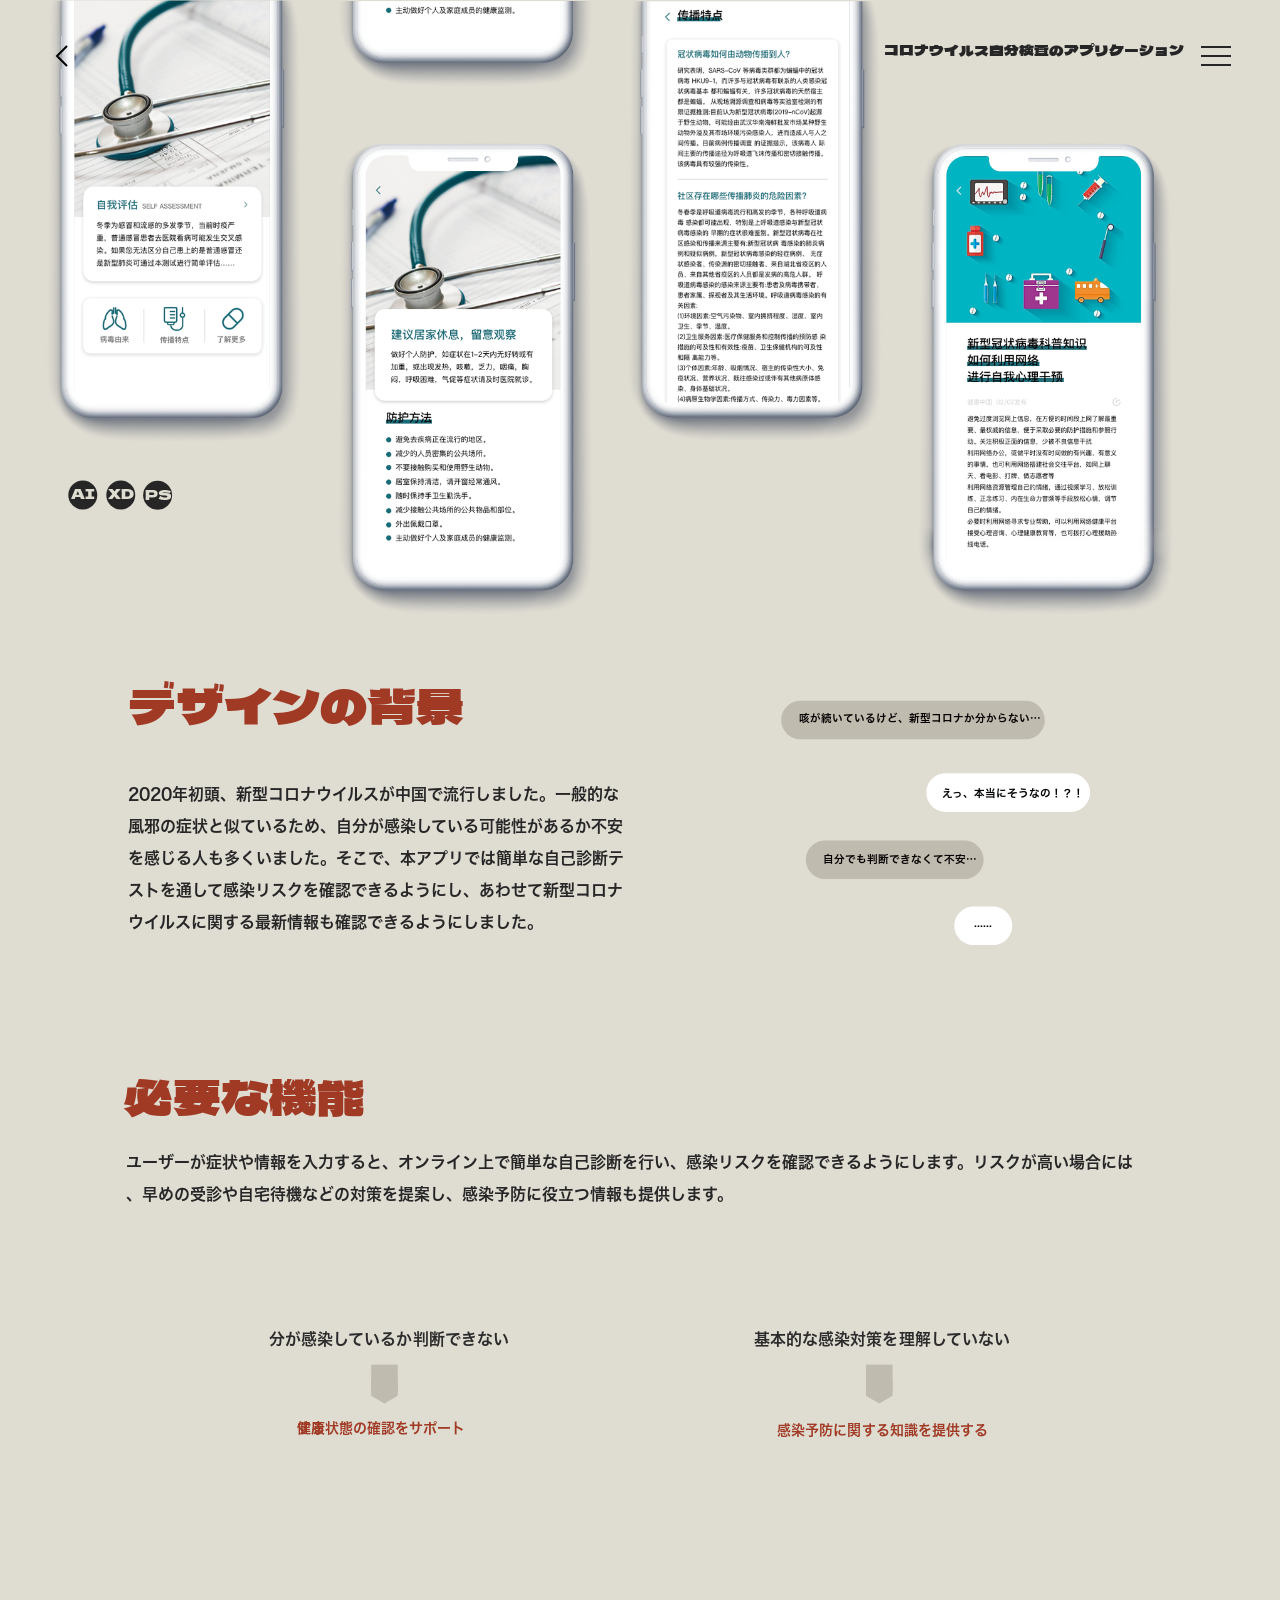
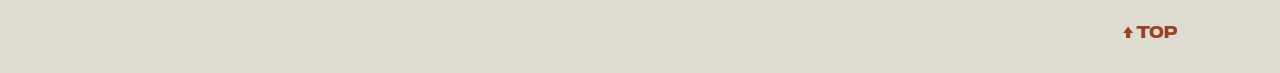
==== coronavirus.html @ bb8ac55b "Add files via upload" ====
<!doctype html><html lang="ja"><head><meta charset="UTF-8"><meta name="viewport" content="width=device-width,initial-scale=1"><meta name="theme-color" content="#dfdcd2"><title>コロナウイルス 自分検査のアプリケーション — SUNYIMIN</title><link rel="stylesheet" href="styles.css"><script src="script.js" defer></script></head><body class="corona-page"><h1 class="corona-page-label">コロナウイルス自分検査のアプリケーション</h1><a class="fan-back" href="contents.html" aria-label="目次に戻る"><svg viewBox="0 0 30 30" width="30" height="30" fill="none" aria-hidden="true"><path d="M18 5 8 15l10 10" stroke="currentColor" stroke-width="2" stroke-linecap="butt" stroke-linejoin="miter"/></svg></a>
<button class="menu-toggle" type="button" aria-label="メニュー" aria-expanded="false" aria-controls="site-menu"><span></span><span></span><span></span></button>
<div class="menu-backdrop" hidden></div>
<div id="site-menu" class="site-menu" role="dialog" aria-modal="true" aria-labelledby="menu-title" hidden>
  <header class="menu-header"><span id="menu-title">MENU</span><button class="menu-close" type="button" aria-label="メニューを閉じる">×</button></header>
  <nav class="menu-links" aria-label="Main navigation">
    <a href="index.html"><span class="menu-number">01</span><span class="menu-label">HOME</span></a>
    <a href="about.html"><span class="menu-number">02</span><span class="menu-label">ABOUT ME</span></a>
    <a href="contents.html"><span class="menu-number">03</span><span class="menu-label menu-portfolio">PORTFOLIO<br>CONTENTS</span></a>
  </nav>
</div>
<main class="corona-main" id="top"><section class="corona-board"><svg xmlns="http://www.w3.org/2000/svg" viewBox="-0.06 0.23 841.49 594.89" role="img" aria-labelledby="corona-board-4"><title id="corona-board-4">ユーザーインタフェース</title><style>
	.st0{fill:#DFDCD2;}
	.st1{fill:#C0BBAF;}
	.st2{fill:#FFFFFF;}
	.st3{fill:#262626;}
	.st4{font-family:Dela,sans-serif;}
	.st5{font-size:10.502px;}
	.st6{fill:#040000;}
	.st7{fill:#A7A7A7;}
	.st8{fill:#A03A24;}
	.st9{font-size:24.9101px;}
	.st10{font-size:9.7582px;}
	.st11{fill:#F4F3EE;}
	.st12{fill:#D59A04;}
	.st13{fill:#E7CC85;}
	.st14{fill:#ED7545;}
	.st15{fill:#E5AF43;}
	.st16{fill:#E6DFD4;}
	.st17{fill:#EA5625;}
	.st18{fill:#F08421;}
	.st19{fill:#F5C454;}
	.st20{fill:#798958;}
	.st21{fill:#A0A55A;}
	.st22{fill:#FDE8D1;}
	.st23{fill:#B94731;}
	.st24{fill:none;stroke:#9E9E9E;stroke-width:0.5;stroke-miterlimit:10;}
	.st25{fill:#9E9E9E;}
	.st26{fill:none;stroke:#9E9E9E;stroke-width:0.5;stroke-linecap:square;stroke-miterlimit:10;}
	.st27{fill:#DEDBD1;}
	.st28{fill:#DD660A;stroke:#D0D0D0;stroke-miterlimit:10;}
	.st29{fill:#B8B8B8;}
	.st30{fill:none;stroke:#B8B8B9;stroke-miterlimit:10;}
	.st31{fill:none;stroke:#B8B8B9;stroke-miterlimit:10;stroke-dasharray:6.0087,6.0087;}
	.st32{fill:#B8B8B9;}
	.st33{fill:#A13A24;}
	.st34{fill:none;}
	.st35{fill:none;stroke:#B8B8B9;stroke-width:0.5;stroke-miterlimit:10;stroke-dasharray:6;}
	.st36{fill:none;stroke:#4AA96D;stroke-miterlimit:10;}
	.st37{fill:none;stroke:#F3A30F;stroke-miterlimit:10;}
	.st38{fill:#F3A30F;}
	.st39{fill:#4AA96D;}
	.st40{fill:none;stroke:#565657;stroke-width:0.5;stroke-miterlimit:10;}
	.st41{fill:none;stroke:#6E6E6D;stroke-width:0.5;stroke-miterlimit:10;}
	.st42{fill:none;stroke:#CDCDCD;stroke-width:0.5;stroke-miterlimit:10;}
	.st43{fill:#FFFFFF;stroke:#CDCDCD;stroke-miterlimit:10;}
	.st44{fill:#F29100;}
	.st45{fill:#9C9C9C;}
	.st46{fill:none;stroke:#FFFFFF;stroke-width:0.75;stroke-miterlimit:10;}
	.st47{fill:none;stroke:#1A1B1B;stroke-width:0.75;stroke-miterlimit:10;}
</style><rect x="-0.06" y="0.23" class="st0" width="841.49" height="594.89" />
		<g>
			</g>
		
			<image style="overflow:visible;" width="833" height="1417" transform="matrix(0.2063 0 0 0.2063 28.6038 0.5548)" href="assets/corona-1.png">
		</image>
		
			<image style="overflow:visible;" width="831" height="1417" transform="matrix(0.2063 0 0 0.2063 410.0744 0.5546)" href="assets/corona-5.png">
		</image>
		<image style="overflow:visible;" width="833" height="285" transform="matrix(0.2063 0 0 0.2063 220.0612 0.5548)" href="assets/corona-6.png">
		</image>
		
			<image style="overflow:visible;" width="832" height="1553" transform="matrix(0.2064 0 0 0.2064 220.0612 85.7607)" href="assets/corona-7.png">
		</image>
		<image href="assets/corona-mental-health.png" width="833" height="1619" transform="matrix(0.20615222088835533 0 0 0.20615222088835533 601.5318 85.7607)" aria-label="ネットワークを利用したセルフ心理ケアの画面" /><g transform="translate(-574.5 -190)" aria-label="制作ツール：AI、XD、PS"><circle class="st3" cx="628.87" cy="515.68" r="9.51" />
		<text transform="matrix(1 0 0 1 621.0482 518.5685)" class="st0 st4 st10">AI</text>
		<circle class="st3" cx="653.84" cy="515.68" r="9.51" />
		<text transform="matrix(1 0 0 1 645.5569 518.5685)" class="st0 st4 st10">XD</text>
		
			<circle class="st3" cx="678.06" cy="515.76" r="9.51" />
		<text transform="matrix(1 0 0 1 669.5403 518.6457)" class="st0 st4 st10">PS</text>
		</g></svg></section><section class="corona-board"><svg xmlns="http://www.w3.org/2000/svg" viewBox="1723.72 -615.04 841.49 594.89" role="img" aria-labelledby="corona-board-2"><title id="corona-board-2">デザインの背景</title><style>
	.st0{fill:#DFDCD2;}
	.st1{fill:#C0BBAF;}
	.st2{fill:#FFFFFF;}
	.st3{fill:#262626;}
	.st4{font-family:Dela,sans-serif;}
	.st5{font-size:10.502px;}
	.st6{fill:#040000;}
	.st7{fill:#A7A7A7;}
	.st8{fill:#A03A24;}
	.st9{font-size:24.9101px;}
	.st10{font-size:9.7582px;}
	.st11{fill:#F4F3EE;}
	.st12{fill:#D59A04;}
	.st13{fill:#E7CC85;}
	.st14{fill:#ED7545;}
	.st15{fill:#E5AF43;}
	.st16{fill:#E6DFD4;}
	.st17{fill:#EA5625;}
	.st18{fill:#F08421;}
	.st19{fill:#F5C454;}
	.st20{fill:#798958;}
	.st21{fill:#A0A55A;}
	.st22{fill:#FDE8D1;}
	.st23{fill:#B94731;}
	.st24{fill:none;stroke:#9E9E9E;stroke-width:0.5;stroke-miterlimit:10;}
	.st25{fill:#9E9E9E;}
	.st26{fill:none;stroke:#9E9E9E;stroke-width:0.5;stroke-linecap:square;stroke-miterlimit:10;}
	.st27{fill:#DEDBD1;}
	.st28{fill:#DD660A;stroke:#D0D0D0;stroke-miterlimit:10;}
	.st29{fill:#B8B8B8;}
	.st30{fill:none;stroke:#B8B8B9;stroke-miterlimit:10;}
	.st31{fill:none;stroke:#B8B8B9;stroke-miterlimit:10;stroke-dasharray:6.0087,6.0087;}
	.st32{fill:#B8B8B9;}
	.st33{fill:#A13A24;}
	.st34{fill:none;}
	.st35{fill:none;stroke:#B8B8B9;stroke-width:0.5;stroke-miterlimit:10;stroke-dasharray:6;}
	.st36{fill:none;stroke:#4AA96D;stroke-miterlimit:10;}
	.st37{fill:none;stroke:#F3A30F;stroke-miterlimit:10;}
	.st38{fill:#F3A30F;}
	.st39{fill:#4AA96D;}
	.st40{fill:none;stroke:#565657;stroke-width:0.5;stroke-miterlimit:10;}
	.st41{fill:none;stroke:#6E6E6D;stroke-width:0.5;stroke-miterlimit:10;}
	.st42{fill:none;stroke:#CDCDCD;stroke-width:0.5;stroke-miterlimit:10;}
	.st43{fill:#FFFFFF;stroke:#CDCDCD;stroke-miterlimit:10;}
	.st44{fill:#F29100;}
	.st45{fill:#9C9C9C;}
	.st46{fill:none;stroke:#FFFFFF;stroke-width:0.75;stroke-miterlimit:10;}
	.st47{fill:none;stroke:#1A1B1B;stroke-width:0.75;stroke-miterlimit:10;}
</style><g>
			<text transform="matrix(1 0 0 1 1808.187 -362.9865)" class="st8 st4" style="font-size:31.5061px;">デザインの背景</text>
		</g>
		<rect x="1808.19" y="-322.94" class="st34" width="330.69" height="97.77" />
		<text transform="matrix(1 0 0 1 1808.188 -313.6989)"><tspan x="0" y="0" class="st3 st5" style="font-family:Hiragino6,sans-serif;">2020年初頭、新型コロナウイルスが中国で流行しました。一般的な</tspan><tspan x="0" y="21" class="st3 st5" style="font-family:Hiragino6,sans-serif;">風邪の症状と似ているため、自分が感染している可能性があるか不安</tspan><tspan x="0" y="42.01" class="st3 st5" style="font-family:Hiragino6,sans-serif;">を感じる人も多くいました。そこで、本アプリでは簡単な自己診断テ</tspan><tspan x="0" y="63.01" class="st3 st5" style="font-family:Hiragino6,sans-serif;">ストを通して感染リスクを確認できるようにし、あわせて新型コロナ</tspan><tspan x="0" y="84.02" class="st3 st5" style="font-family:Hiragino6,sans-serif;">ウイルスに関する最新情報も確認できるようにしました。</tspan></text>
		<path class="st1" d="M2397.92-353.82h-147.9c-6.98,0-12.69-5.71-12.69-12.69v0c0-6.98,5.71-12.69,12.69-12.69h147.9    c6.98,0,12.69,5.71,12.69,12.69v0C2410.61-359.53,2404.9-353.82,2397.92-353.82z" />
		
			<text transform="matrix(1 0 0 1 2248.811 -364.9493)" class="st6" style="font-family:Hiragino6,sans-serif; font-size:7.0013px;">咳が続いているけど、新型コロナか分からない…</text>
		<path class="st2" d="M2427.68-306.12h-82.27c-6.98,0-12.69-5.71-12.69-12.69v0c0-6.98,5.71-12.69,12.69-12.69h82.27    c6.98,0,12.69,5.71,12.69,12.69v0C2440.37-311.83,2434.66-306.12,2427.68-306.12z" />
		<g>
			
				<text transform="matrix(1 0 0 1 2342.8296 -315.9855)" class="st6" style="font-family:Hiragino6,sans-serif; font-size:7.0013px;">えっ、本当にそうなの！？！</text>
		</g>
		<path class="st1" d="M2357.67-261.93h-91.46c-6.98,0-12.69-5.71-12.69-12.69v0c0-6.98,5.71-12.69,12.69-12.69h91.46    c6.98,0,12.69,5.71,12.69,12.69v0C2370.36-267.64,2364.65-261.93,2357.67-261.93z" />
		<g>
			
				<text transform="matrix(1 0 0 1 2264.7017 -272.4464)" class="st6" style="font-family:Hiragino6,sans-serif; font-size:7.0013px;">自分でも判断できなくて不安…</text>
		</g>
		<path class="st2" d="M2376.48-218.61h-12.69c-6.98,0-12.69-5.71-12.69-12.69v0c0-6.98,5.71-12.69,12.69-12.69h12.69    c6.98,0,12.69,5.71,12.69,12.69v0C2389.17-224.32,2383.46-218.61,2376.48-218.61z" />
		<g>
			
				<text transform="matrix(1 0 0 1 2364.2563 -231.4073)" class="st6" style="font-family:Hiragino6,sans-serif; font-size:7.0013px;">......</text>
		</g>
		</svg></section><section class="corona-board"><svg xmlns="http://www.w3.org/2000/svg" viewBox="-861.95 0.23 841.49 594.89" role="img" aria-labelledby="corona-board-3"><title id="corona-board-3">必要な機能</title><style>
	.st0{fill:#DFDCD2;}
	.st1{fill:#C0BBAF;}
	.st2{fill:#FFFFFF;}
	.st3{fill:#262626;}
	.st4{font-family:Dela,sans-serif;}
	.st5{font-size:10.502px;}
	.st6{fill:#040000;}
	.st7{fill:#A7A7A7;}
	.st8{fill:#A03A24;}
	.st9{font-size:24.9101px;}
	.st10{font-size:9.7582px;}
	.st11{fill:#F4F3EE;}
	.st12{fill:#D59A04;}
	.st13{fill:#E7CC85;}
	.st14{fill:#ED7545;}
	.st15{fill:#E5AF43;}
	.st16{fill:#E6DFD4;}
	.st17{fill:#EA5625;}
	.st18{fill:#F08421;}
	.st19{fill:#F5C454;}
	.st20{fill:#798958;}
	.st21{fill:#A0A55A;}
	.st22{fill:#FDE8D1;}
	.st23{fill:#B94731;}
	.st24{fill:none;stroke:#9E9E9E;stroke-width:0.5;stroke-miterlimit:10;}
	.st25{fill:#9E9E9E;}
	.st26{fill:none;stroke:#9E9E9E;stroke-width:0.5;stroke-linecap:square;stroke-miterlimit:10;}
	.st27{fill:#DEDBD1;}
	.st28{fill:#DD660A;stroke:#D0D0D0;stroke-miterlimit:10;}
	.st29{fill:#B8B8B8;}
	.st30{fill:none;stroke:#B8B8B9;stroke-miterlimit:10;}
	.st31{fill:none;stroke:#B8B8B9;stroke-miterlimit:10;stroke-dasharray:6.0087,6.0087;}
	.st32{fill:#B8B8B9;}
	.st33{fill:#A13A24;}
	.st34{fill:none;}
	.st35{fill:none;stroke:#B8B8B9;stroke-width:0.5;stroke-miterlimit:10;stroke-dasharray:6;}
	.st36{fill:none;stroke:#4AA96D;stroke-miterlimit:10;}
	.st37{fill:none;stroke:#F3A30F;stroke-miterlimit:10;}
	.st38{fill:#F3A30F;}
	.st39{fill:#4AA96D;}
	.st40{fill:none;stroke:#565657;stroke-width:0.5;stroke-miterlimit:10;}
	.st41{fill:none;stroke:#6E6E6D;stroke-width:0.5;stroke-miterlimit:10;}
	.st42{fill:none;stroke:#CDCDCD;stroke-width:0.5;stroke-miterlimit:10;}
	.st43{fill:#FFFFFF;stroke:#CDCDCD;stroke-miterlimit:10;}
	.st44{fill:#F29100;}
	.st45{fill:#9C9C9C;}
	.st46{fill:none;stroke:#FFFFFF;stroke-width:0.75;stroke-miterlimit:10;}
	.st47{fill:none;stroke:#1A1B1B;stroke-width:0.75;stroke-miterlimit:10;}
</style><g>
			<text transform="matrix(1 0 0 1 -780.0217 183.587)" class="st8 st4" style="font-size:31.5021px;">必要な機能</text>
		</g>
		<g>
			<rect x="-617.93" y="347.11" class="st1" width="17.48" height="17.48" />
			<polygon class="st1" points="-617.93,357.46 -617.93,367.55 -609.18,372.6 -600.44,367.55 -600.44,357.46 -609.18,352.41    " />
		</g>
		<g>
			<rect x="-292.64" y="347.11" class="st1" width="17.48" height="17.48" />
			<polygon class="st1" points="-292.64,357.46 -292.64,367.55 -283.9,372.6 -275.16,367.55 -275.16,357.46 -283.9,352.41    " />
		</g>
		
			<text transform="matrix(1.0005 0 0 1 -350.8234 393.6691)" class="st8" style="font-family:Hiragino6,sans-serif; font-size:9.1881px;">感染予防に関する知識を提供する</text>
		<rect x="-666.73" y="384.56" class="st34" width="115.02" height="18.22" />
		<text transform="matrix(1.0005 0 0 1 -666.7316 391.92)"><tspan x="0" y="0" class="st8" style="font-family:Hiragino6,sans-serif; font-size:9.1881px;">健康状態の確認をサポート</tspan><tspan x="0" y="0.04" class="st8" style="font-family:Hiragino6,sans-serif; font-size:9.1881px;">する</tspan></text>
		
			<text transform="matrix(1.0005 0 0 1 -684.8 334.0197)" style="fill:#2B2B2B; font-family:Hiragino6,sans-serif; font-size:10.5007px;">分が感染しているか判断できない</text>
		<g>
			
				<text transform="matrix(1.0005 0 0 1 -365.9523 334.0197)" style="fill:#2B2B2B; font-family:Hiragino6,sans-serif; font-size:10.5007px;">基本的な感染対策を理解していない</text>
		</g>
		<g>
			<rect x="-779.22" y="208.74" class="st34" width="666.47" height="34.14" />
			<text transform="matrix(1 0 0 1 -779.2228 217.9772)"><tspan x="0" y="0" class="st3" style="font-family:Hiragino6,sans-serif; font-size:10.5007px;">ユーザーが症状や情報を入力すると、オンライン上で簡単な自己診断を行い、感染リスクを確認できるようにします。リスクが高い場合には</tspan><tspan x="0" y="21" class="st3" style="font-family:Hiragino6,sans-serif; font-size:10.5007px;">、早めの受診や自宅待機などの対策を提案し、感染予防に役立つ情報も提供します。</tspan></text>
		</g>
		</svg></section></main><footer class="fanevent-footer"><a href="#top">↑ TOP</a></footer></body></html>
---- styles.css ----
@font-face{font-family:Dela;src:url('assets/DelaGothicOne-Regular.ttf') format('truetype');font-weight:400;font-display:swap}
@font-face{font-family:Hiragino6;src:url('assets/Hiragino-W6.ttc') format('collection');font-weight:600;font-display:swap}
@font-face{font-family:Hiragino8;src:url('assets/Hiragino-W8.ttc') format('collection');font-weight:800;font-display:swap}
:root{--background:#dfddd4;--accent:#9b4125;--ink:#262626;--reveal-duration:850ms;--reveal-distance:32px}
*{box-sizing:border-box}
html{scroll-behavior:auto}
body{margin:0;background:var(--background);color:var(--ink);font-family:Hiragino6,'Hiragino Kaku Gothic ProN',sans-serif}
.page{min-height:100svh;display:grid;place-items:center;overflow:hidden;background:var(--background)}
.artboard{position:relative;width:100%;aspect-ratio:1920/1080;container-type:inline-size}
.text-block{position:absolute;margin:0;padding:0;font-weight:400;line-height:1}
.text-line{position:absolute;line-height:1;white-space:pre;font-weight:400}
.photo{position:absolute;object-fit:fill;display:block}
/* JS activates animation only after IntersectionObserver is available.
   With JavaScript disabled, all five sections remain visible. */
.reveal-enabled .reveal{opacity:0;transform:translateY(var(--reveal-distance));transition:opacity var(--reveal-duration) ease,transform var(--reveal-duration) cubic-bezier(.2,.7,.25,1);transition-delay:var(--reveal-delay,0ms)}
.reveal-enabled .reveal.is-visible{opacity:1;transform:translateY(0)}
::selection{background:var(--accent);color:var(--background)}
/* Original 1920 × 1080 artboard positions, converted to HTML/CSS. */
.b1-t0 { left:10.039849%; top:33.802130%; }
.b1-t0-l0 { font-family:Dela,sans-serif; font-size:7.812500cqw; color:#9B4125; left:0.000000cqw; top:-6.875000cqw; }
.b1-t1 { left:10.039849%; top:53.696019%; }
.b1-t1-l0 { font-family:Dela,sans-serif; font-size:7.812500cqw; color:#9B4125; left:0.000000cqw; top:-6.875000cqw; }
.b1-t2 { left:10.039849%; top:72.323944%; }
.b1-t2-l0 { font-family:Dela,sans-serif; font-size:7.812500cqw; color:transparent; left:0.000000cqw; top:-6.875000cqw; -webkit-text-stroke:0.104167cqw #9B4125; }
.b1-t3 { left:47%; top:53.680194%; }
.b1-t3-l0 { font-family:Dela,sans-serif; font-size:2.500000cqw; color:#262626; left:0.000000cqw; top:-2.200000cqw; }
.b1-t4 { left:10.039849%; top:43.704741%; }
.b1-t4-l0 { font-family:Dela,sans-serif; font-size:7.812500cqw; color:transparent; left:0.000000cqw; top:-6.875000cqw; -webkit-text-stroke:0.104167cqw #9B4125; }
.b1-t5 { left:10.039849%; top:61.775759%; }
.b1-t5-l0 { font-family:Dela,sans-serif; font-size:6.250000cqw; color:transparent; left:0.000000cqw; top:-5.500000cqw; -webkit-text-stroke:0.104167cqw #9B4125; }
.b2-t0 { left:71.468885%; top:15.653074%; }
.b2-t0-l0 { font-family:Dela,sans-serif; font-size:3.125000cqw; color:#9B4125; left:0.000000cqw; top:-2.750000cqw; }
.b2-t1 { left:25.325906%; top:43.314213%; }
.b2-t1-l0 { font-family:Dela,sans-serif; font-size:3.125000cqw; color:#9B4125; left:0.000000cqw; top:-2.750000cqw; }
.b2-t1-l1 { font-family:Dela,sans-serif; font-size:1.875000cqw; color:#9B4125; left:-3.575000cqw; top:-0.087500cqw; }
.b2-t2 { left:19.101698%; top:49.184935%; }
.b2-t2-l0 { font-family:Hiragino6,sans-serif; font-size:1.250000cqw; color:#C59D93; left:0.000000cqw; top:-1.100000cqw; }
.b2-t2-l1 { font-family:Hiragino6,sans-serif; font-size:1.250000cqw; color:#565656; left:2.558854cqw; top:-1.100000cqw; }
.b2-t2-l2 { font-family:Hiragino6,sans-serif; font-size:1.250000cqw; color:#565656; left:10.352604cqw; top:-1.100000cqw; }
.b2-t3 { left:8.845901%; top:56.549482%; }
.b2-t3-l0 { font-family:Hiragino6,sans-serif; font-size:1.093750cqw; color:#565656; left:0.000000cqw; top:-0.962500cqw; }
.b2-t3-l1 { font-family:Hiragino6,sans-serif; font-size:1.093750cqw; color:#565656; left:0.000000cqw; top:0.912500cqw; }
.b2-t3-l2 { font-family:Hiragino6,sans-serif; font-size:1.093750cqw; color:#565656; left:0.000000cqw; top:2.787500cqw; }
.b2-t3-l3 { font-family:Hiragino6,sans-serif; font-size:1.093750cqw; color:#565656; left:0.000000cqw; top:4.662500cqw; }
.b2-t3-l4 { font-family:Hiragino6,sans-serif; font-size:1.093750cqw; color:#565656; left:0.000000cqw; top:6.537500cqw; }
.b2-t3-l5 { font-family:Hiragino6,sans-serif; font-size:1.093750cqw; color:#565656; left:0.000000cqw; top:8.412500cqw; }
.b2-t3-l6 { font-family:Hiragino6,sans-serif; font-size:1.093750cqw; color:#565656; left:0.000000cqw; top:10.287500cqw; }
.b2-t3-l7 { font-family:Hiragino6,sans-serif; font-size:1.093750cqw; color:#565656; left:0.000000cqw; top:12.162500cqw; }
.b2-t3-l8 { font-family:Hiragino6,sans-serif; font-size:1.093750cqw; color:#565656; left:0.000000cqw; top:14.037500cqw; }
.b2-t4 { left:43.900911%; top:20.588880%; }
.b2-t4-l0 { font-family:Hiragino8,sans-serif; font-size:1.875000cqw; color:#9B4125; left:0.000000cqw; top:-1.650000cqw; }
.b2-t5 { left:44.004010%; top:25.647648%; }
.b2-t5-l0 { font-family:Hiragino6,sans-serif; font-size:1.250000cqw; color:#565656; left:0.000000cqw; top:-1.100000cqw; }
.b2-t5-l1 { font-family:Hiragino6,sans-serif; font-size:1.250000cqw; color:#565656; left:0.000000cqw; top:1.087500cqw; }
.b2-t6 { left:60.593734%; top:25.638630%; }
.b2-t6-l0 { font-family:Hiragino6,sans-serif; font-size:1.250000cqw; color:#262626; left:0.000000cqw; top:-1.100000cqw; }
.b2-t6-l1 { font-family:Hiragino6,sans-serif; font-size:1.250000cqw; color:#262626; left:0.000000cqw; top:0.775000cqw; }
.b2-t6-l2 { font-family:Hiragino6,sans-serif; font-size:1.250000cqw; color:#262626; left:0.000000cqw; top:2.650000cqw; }
.b2-t6-l3 { font-family:Hiragino6,sans-serif; font-size:1.250000cqw; color:#262626; left:0.000000cqw; top:4.525000cqw; }
.b2-t6-l4 { font-family:Hiragino6,sans-serif; font-size:1.250000cqw; color:#262626; left:0.000000cqw; top:6.400000cqw; }
.b2-t6-l5 { font-family:Hiragino6,sans-serif; font-size:1.250000cqw; color:#262626; left:0.000000cqw; top:8.275000cqw; }
.b2-t6-l6 { font-family:Hiragino6,sans-serif; font-size:1.250000cqw; color:#262626; left:0.000000cqw; top:10.150000cqw; }
.b2-t7 { left:43.936521%; top:35.546037%; }
.b2-t7-l0 { font-family:Hiragino6,sans-serif; font-size:1.250000cqw; color:#565656; left:0.000000cqw; top:-1.100000cqw; }
.b2-t8 { left:43.936521%; top:42.120111%; }
.b2-t8-l0 { font-family:Hiragino6,sans-serif; font-size:1.250000cqw; color:#565656; left:0.000000cqw; top:-1.100000cqw; }
.b2-t9 { left:43.886120%; top:50.079343%; }
.b2-t9-l0 { font-family:Hiragino8,sans-serif; font-size:1.875000cqw; color:#9B4125; left:0.000000cqw; top:-1.650000cqw; }
.b2-t10 { left:43.977969%; top:54.702694%; }
.b2-t10-l0 { font-family:Hiragino6,sans-serif; font-size:1.250000cqw; color:#565656; left:0.000000cqw; top:-1.100000cqw; }
.b2-t11 { left:43.977974%; top:58.331343%; }
.b2-t11-l0 { font-family:Hiragino6,sans-serif; font-size:1.250000cqw; color:#262626; left:0.000000cqw; top:-1.100000cqw; }
.b2-t12 { left:43.977964%; top:63.456713%; }
.b2-t12-l0 { font-family:Hiragino6,sans-serif; font-size:1.250000cqw; color:#565656; left:0.000000cqw; top:-1.100000cqw; }
.b2-t13 { left:43.977948%; top:67.085454%; }
.b2-t13-l0 { font-family:Hiragino6,sans-serif; font-size:1.250000cqw; color:#262626; left:0.000000cqw; top:-1.100000cqw; }
.b2-t14 { left:43.977964%; top:72.438194%; }
.b2-t14-l0 { font-family:Hiragino6,sans-serif; font-size:1.250000cqw; color:#565656; left:0.000000cqw; top:-1.100000cqw; }
.b2-t15 { left:43.977948%; top:76.066935%; }
.b2-t15-l0 { font-family:Hiragino6,sans-serif; font-size:1.250000cqw; color:#262626; left:0.000000cqw; top:-1.100000cqw; }
.b2-t15-l1 { font-family:Hiragino6,sans-serif; font-size:1.250000cqw; color:#262626; left:40.252083cqw; top:-1.100000cqw; }
.b2-t16 { left:44.016328%; top:83.464583%; }
.b2-t16-l0 { font-family:Hiragino8,sans-serif; font-size:1.875000cqw; color:#9B4125; left:0.000000cqw; top:-1.650000cqw; }
.b2-t17 { left:49.920417%; top:83.484926%; }
.b2-t17-l0 { font-family:Hiragino6,sans-serif; font-size:1.250000cqw; color:#262626; left:0.000000cqw; top:-1.100000cqw; }
.b2-photo0 {left:6.458333%; top:13.611111%; width:21.870875%; height:38.550296%;}
.b3-t0 { left:71.468885%; top:15.653074%; }
.b3-t0-l0 { font-family:Dela,sans-serif; font-size:3.125000cqw; color:#9B4125; left:0.000000cqw; top:-2.750000cqw; }
.b3-t1 { left:11.736495%; top:45.767917%; }
.b3-t1-l0 { font-family:Hiragino8,sans-serif; font-size:1.875000cqw; color:#9B4125; left:0.000000cqw; top:-1.650000cqw; }
.b3-t2 { left:11.952135%; top:51.929398%; }
.b3-t2-l0 { font-family:Hiragino6,sans-serif; font-size:1.250000cqw; color:#262626; left:0.000000cqw; top:-1.100000cqw; }
.b3-t2-l1 { font-family:Hiragino6,sans-serif; font-size:1.250000cqw; color:#262626; left:0.000000cqw; top:1.087500cqw; }
.b3-t2-l2 { font-family:Hiragino6,sans-serif; font-size:1.250000cqw; color:#262626; left:0.000000cqw; top:3.275000cqw; }
.b3-t3 { left:11.952109%; top:64.733944%; }
.b3-t3-l0 { font-family:Hiragino6,sans-serif; font-size:1.250000cqw; color:#262626; left:0.000000cqw; top:-1.100000cqw; }
.b3-t3-l1 { font-family:Hiragino6,sans-serif; font-size:1.250000cqw; color:#262626; left:0.000000cqw; top:1.087500cqw; }
.b3-t3-l2 { font-family:Hiragino6,sans-serif; font-size:1.250000cqw; color:#262626; left:0.000000cqw; top:3.275000cqw; }
.b3-t3-l3 { font-family:Hiragino6,sans-serif; font-size:1.250000cqw; color:#262626; left:0.000000cqw; top:5.462500cqw; }
.b4-t0 { left:71.468885%; top:15.653074%; }
.b4-t0-l0 { font-family:Dela,sans-serif; font-size:3.125000cqw; color:#9B4125; left:0.000000cqw; top:-2.750000cqw; }
.b4-t1 { left:45.008344%; top:22.810824%; }
.b4-t1-l0 { font-family:Hiragino8,sans-serif; font-size:1.875000cqw; color:#9B4125; left:0.000000cqw; top:-1.650000cqw; }
.b4-t2 { left:45.111417%; top:28.922731%; }
.b4-t2-l0 { font-family:Hiragino6,sans-serif; font-size:1.250000cqw; color:#262626; left:0.000000cqw; top:-1.100000cqw; }
.b4-t2-l1 { font-family:Hiragino6,sans-serif; font-size:1.250000cqw; color:#262626; left:0.000000cqw; top:1.087500cqw; }
.b4-t2-l2 { font-family:Hiragino6,sans-serif; font-size:1.250000cqw; color:#262626; left:0.000000cqw; top:3.275000cqw; }
.b4-t2-l3 { font-family:Hiragino6,sans-serif; font-size:1.250000cqw; color:#262626; left:0.000000cqw; top:5.462500cqw; }
.b4-t2-l4 { font-family:Hiragino6,sans-serif; font-size:1.250000cqw; color:#262626; left:0.000000cqw; top:7.650000cqw; }
.b4-t2-l5 { font-family:Hiragino6,sans-serif; font-size:1.250000cqw; color:#262626; left:0.000000cqw; top:9.837500cqw; }
.b4-t2-l6 { font-family:Hiragino6,sans-serif; font-size:1.250000cqw; color:#262626; left:0.000000cqw; top:12.025000cqw; }
.b4-t2-l7 { font-family:Hiragino6,sans-serif; font-size:1.250000cqw; color:#262626; left:0.000000cqw; top:14.212500cqw; }
.b4-t3 { left:45.111417%; top:64.670722%; }
.b4-t3-l0 { font-family:Hiragino6,sans-serif; font-size:1.250000cqw; color:#262626; left:0.000000cqw; top:-1.100000cqw; }
.b4-t3-l1 { font-family:Hiragino6,sans-serif; font-size:1.250000cqw; color:#262626; left:0.000000cqw; top:1.087500cqw; }
.b4-t3-l2 { font-family:Hiragino6,sans-serif; font-size:1.250000cqw; color:#262626; left:0.000000cqw; top:3.275000cqw; }
.b4-t3-l3 { font-family:Hiragino6,sans-serif; font-size:1.250000cqw; color:#262626; left:0.000000cqw; top:5.462500cqw; }
.b4-t3-l4 { font-family:Hiragino6,sans-serif; font-size:1.250000cqw; color:#262626; left:0.000000cqw; top:7.650000cqw; }
.b4-photo0 {left:24.270833%; top:45.277778%; width:14.411250%; height:25.255694%;}
.b4-photo1 {left:7.083333%; top:50.000000%; width:17.491500%; height:24.717333%;}
.b4-photo2 {left:20.989583%; top:63.703704%; width:12.655687%; height:22.499000%;}
.b4-photo3 {left:16.314885%; top:12.671472%; width:17.459635%; height:20.156944%;}
.b4-photo4 {left:27.916667%; top:20.277778%; width:14.479609%; height:21.955556%;}
.b4-photo5 {left:16.562500%; top:34.074074%; width:6.630000%; height:21.462500%;}
.b4-photo6 {left:9.531250%; top:21.666667%; width:9.394667%; height:31.175037%;}
.b5-t0 { left:71.468885%; top:15.653093%; }
.b5-t0-l0 { font-family:Dela,sans-serif; font-size:3.125000cqw; color:#9B4125; left:0.000000cqw; top:-2.750000cqw; }
.b5-t1 { left:10.358125%; top:36.436287%; }
.b5-t1-l0 { font-family:Hiragino8,sans-serif; font-size:1.875000cqw; color:#9B4125; left:0.000000cqw; top:-1.650000cqw; }
.b5-t2 { left:10.416271%; top:43.568028%; }
.b5-t2-l0 { font-family:Hiragino6,sans-serif; font-size:1.250000cqw; color:#262626; left:0.000000cqw; top:-1.100000cqw; }
.b5-t2-l1 { font-family:Hiragino6,sans-serif; font-size:1.250000cqw; color:#262626; left:0.000000cqw; top:1.087500cqw; }
.b5-t2-l2 { font-family:Hiragino6,sans-serif; font-size:1.250000cqw; color:#262626; left:0.000000cqw; top:3.275000cqw; }
.b5-t2-l3 { font-family:Hiragino6,sans-serif; font-size:1.250000cqw; color:#262626; left:0.000000cqw; top:5.462500cqw; }
.b5-t3 { left:54.322510%; top:66.135815%; }
.b5-t3-l0 { font-family:Hiragino6,sans-serif; font-size:1.250000cqw; color:#262626; left:0.000000cqw; top:-1.100000cqw; }
.b5-t3-l1 { font-family:Hiragino6,sans-serif; font-size:1.250000cqw; color:#262626; left:0.000000cqw; top:1.087500cqw; }
.b5-t3-l2 { font-family:Hiragino6,sans-serif; font-size:1.250000cqw; color:#262626; left:0.000000cqw; top:3.275000cqw; }
.b5-t3-l3 { font-family:Hiragino6,sans-serif; font-size:1.250000cqw; color:#262626; left:0.000000cqw; top:5.462500cqw; }
.b5-t4 { left:10.416271%; top:61.157491%; }
.b5-t4-l0 { font-family:Hiragino6,sans-serif; font-size:1.250000cqw; color:#262626; left:0.000000cqw; top:-1.100000cqw; }
.b5-t4-l1 { font-family:Hiragino6,sans-serif; font-size:1.250000cqw; color:#262626; left:0.000000cqw; top:1.087500cqw; }
.b5-t4-l2 { font-family:Hiragino6,sans-serif; font-size:1.250000cqw; color:#262626; left:0.000000cqw; top:3.275000cqw; }
.b5-t4-l3 { font-family:Hiragino6,sans-serif; font-size:1.250000cqw; color:#262626; left:0.000000cqw; top:5.462500cqw; }
.b5-t4-l4 { font-family:Hiragino6,sans-serif; font-size:1.250000cqw; color:#262626; left:0.000000cqw; top:7.650000cqw; }
.b5-t4-l5 { font-family:Hiragino6,sans-serif; font-size:1.250000cqw; color:#262626; left:0.000000cqw; top:9.837500cqw; }/* On phones, retain every word while reflowing the smaller body copy. */
@media(max-width:700px){
 .page{min-height:auto;padding:65px 24px;overflow:hidden}
 .page-1{min-height:100svh;padding:0}
 .page:not(.page-1) .artboard{aspect-ratio:auto;display:flex;flex-wrap:wrap;gap:22px 4%;align-items:flex-start}
 .page:not(.page-1) .text-block{position:relative;left:auto;top:auto;flex:0 0 100%;width:100%;line-height:1.9;min-width:0}
 .page:not(.page-1) .text-line{position:static;white-space:normal;font-size:15px;line-height:1.9;overflow-wrap:anywhere}
 .page:not(.page-1) .section-title{order:-2;margin-bottom:20px}
 .page:not(.page-1) .section-title .text-line{font-size:clamp(28px,8vw,44px);line-height:1.25}
 .page:not(.page-1) h3 .text-line{font-size:23px;line-height:1.5}
 .page:not(.page-1) .photo{position:relative;left:auto;top:auto;width:48%;height:auto;object-fit:contain;align-self:center}
 .page-2 .photo{width:min(78%,300px)!important;margin:0 auto 18px}
 .page-1 .artboard{width:115%;margin-left:4%}
 .page-1 .b1-t3{left:10.03985%;top:83%}
 .page-1 .b1-t3-l0{font-size:3.2cqw}
}
@media(prefers-reduced-motion:reduce){html{scroll-behavior:auto}.reveal-enabled .reveal{opacity:1;transform:none;transition:none}}
@media print{
 @page{size:landscape;margin:0}
 body{print-color-adjust:exact;-webkit-print-color-adjust:exact}
 .page{min-height:0;height:100vh;break-after:page;padding:0}
 .reveal-enabled .reveal{opacity:1;transform:none;transition:none}
}

/* Two separate pages: image cover and About Me. */
.home-page{background:#d6d5cc;overflow:hidden}
.home-cover{height:100svh;width:100%;display:grid;place-items:center}
.home-cover img{display:block;width:100%;height:100%;object-fit:contain}
.menu-toggle{position:fixed;right:3.1vw;top:3.5vh;width:48px;height:48px;padding:9px;border:0;background:transparent;cursor:pointer;z-index:20;display:flex;flex-direction:column;justify-content:center;gap:7px}
.menu-toggle span{display:block;width:100%;height:2px;background:var(--ink)}
.home-page .menu-toggle{right:3.1%;top:calc((100svh - min(100svh, 50.3307vw))/2 + min(100svh, 50.3307vw)*.035);width:2.5vw;min-width:30px;height:5vh;opacity:0}
.home-page .menu-toggle:focus-visible{opacity:1;background:#d6d5cc;outline:2px solid var(--accent)}
.site-menu{position:fixed;right:3.5vw;top:90px;z-index:19;background:var(--background);padding:30px 36px;box-shadow:0 8px 32px #26262620;min-width:220px}
.site-menu[hidden]{display:none}
.site-menu a{display:block;font-family:Dela,sans-serif;font-size:22px;color:var(--accent);text-decoration:none;padding:12px 0}
.site-menu a:hover,.site-menu a:focus-visible{text-decoration:underline}
@media print{.menu-toggle,.site-menu{display:none}}

/* Editable HTML typography matching the supplied cover reference. */
.home-page{--background:#d6d5cc;--accent:#a33e29;background:var(--background)}
.cover-artboard{position:relative;width:min(100vw,198.6859svh);aspect-ratio:3024/1522;container-type:inline-size}
.cover-word{position:absolute;margin:0;font-family:Dela,sans-serif;font-weight:400;line-height:1.15;white-space:nowrap;letter-spacing:-.045em}
.cover-design{left:10%;top:21.6%;font-size:7.8125cqw;color:var(--accent)}
.cover-project{left:10%;top:32.9%;font-size:7.8125cqw;color:transparent;-webkit-text-stroke:.105cqw var(--accent)}
.cover-name{left:9.7%;top:46%;font-size:6.5cqw;color:#262626;z-index:2;letter-spacing:-.055em;transform:none}
.cover-roman{left:38%;top:53%;font-size:2.55cqw;color:var(--accent);letter-spacing:-.035em;z-index:3}
.cover-ui{left:10%;top:55.8%;font-size:6.25cqw;color:transparent;-webkit-text-stroke:.105cqw var(--accent)}
.cover-portfolio{left:10%;top:64.9%;font-size:7.8125cqw;color:transparent;-webkit-text-stroke:.105cqw var(--accent)}
.home-page .menu-toggle{opacity:1;right:3.1vw;top:3.5vh;width:36px;min-width:0;height:36px;padding:2px;gap:8px}
.home-page .menu-toggle:focus-visible{outline:2px solid var(--accent);outline-offset:6px}
.page-dots{position:fixed;right:1%;top:50%;transform:translateY(-50%);display:flex;flex-direction:column;gap:16px}
.page-dots a{width:9px;height:9px;border:1px solid var(--accent);border-radius:50%;display:block}
.page-dots a[aria-current]{background:var(--accent)}
.page-dots a:focus-visible{outline:2px solid var(--accent);outline-offset:5px}
@media(max-width:700px){.home-page .menu-toggle{right:24px;top:24px;width:28px;gap:6px}.page-dots{right:15px;gap:14px}}

/* Reference-style side menu. */
.menu-backdrop{position:fixed;inset:0;background:rgba(38,38,38,.48);z-index:99}
.menu-backdrop[hidden],.site-menu[hidden]{display:none}
.site-menu{position:fixed;inset:0 0 0 auto;width:min(680px,94vw);height:100svh;min-width:0;overflow-y:auto;z-index:100;background:#e7e3da;padding:clamp(30px,6vw,76px);box-shadow:-12px 0 50px #26262618;color:#292824}
.menu-header{display:flex;align-items:center;justify-content:space-between;margin-bottom:clamp(40px,9vh,100px);font-family:Arial,sans-serif;font-size:20px;font-weight:700;letter-spacing:.18em}
.menu-close{border:0;background:none;color:inherit;font-family:Arial,sans-serif;font-size:54px;font-weight:400;line-height:1;cursor:pointer;padding:0 4px}
.menu-links{display:grid;gap:clamp(34px,7vh,68px)}
.site-menu .menu-links a,.menu-placeholder{display:flex;flex-direction:column;gap:16px;padding:0 0 30px;border-bottom:1px solid #b9b3a8;text-decoration:none}
.menu-number{font-family:Arial,sans-serif;font-size:15px;font-weight:400;letter-spacing:.15em;color:#877e72}
.menu-label{font-family:Arial,sans-serif;font-size:clamp(28px,3.5vw,36px);font-weight:700;line-height:1.1;letter-spacing:.01em;color:#a84030}
.site-menu .menu-links a:hover .menu-label{text-decoration:underline;text-underline-offset:8px}
.menu-close:focus-visible,.site-menu a:focus-visible{outline:2px solid #a84030;outline-offset:6px}
body.menu-open{overflow:hidden}
@media(max-width:500px){.site-menu{padding:30px;width:94vw}.menu-label{font-size:36px}.menu-header{margin-bottom:52px}.menu-links{gap:34px}}

/* Page entry and menu hover effects. */
@keyframes page-enter{from{opacity:0}to{opacity:1}}
body{animation:page-enter .65s ease both}
.menu-header,.menu-label{font-weight:900}
.menu-label{display:block;transform-origin:left center;transition:transform .25s ease}
.site-menu .menu-links a:hover .menu-label,.site-menu .menu-links a:focus-visible .menu-label{transform:scale(1.08);text-decoration:none}
@media(prefers-reduced-motion:reduce){body{animation:none}.menu-label{transition:none}}

/* Narrow drawer with entrance and exit motion. */
.site-menu{width:min(420px,82vw);padding:clamp(24px,3vw,36px);transform:translateX(100%);transition:transform .38s cubic-bezier(.22,.7,.25,1)}
.site-menu.is-open{transform:translateX(0)}
.menu-backdrop{opacity:0;transition:opacity .38s ease}
.menu-backdrop.is-open{opacity:1}
@media(max-width:500px){.site-menu{width:82vw;padding:24px}.menu-label{font-size:clamp(28px,7vw,36px)}}
@media(prefers-reduced-motion:reduce){.site-menu,.menu-backdrop{transition:none}}

/* Match the cover SUNYIMIN typeface. */
.menu-header,.menu-label,.menu-number{font-family:Dela,sans-serif;font-weight:400}

/* Cover name hover animation. */
.cover-name,.cover-roman{transform-origin:left center;transition:transform .3s cubic-bezier(.2,.7,.25,1)}
@media(hover:hover){.cover-name:hover,.cover-roman:hover{transform:scale(1.06)}}
@media(prefers-reduced-motion:reduce){.cover-name,.cover-roman{transition:none}}

/* Shared hover motion for all cover lettering and profile links. */
.cover-word{transform-origin:left center;transition:transform .3s cubic-bezier(.2,.7,.25,1)}
.cover-word a{display:block;color:inherit;text-decoration:none}
@media(hover:hover){.cover-word:hover{transform:scale(1.06)}}
.cover-word:focus-within{transform:scale(1.06)}
.cover-word a:focus-visible{outline:2px solid var(--accent);outline-offset:6px}
@media(prefers-reduced-motion:reduce){.cover-word{transition:none}}

/* Biography as one naturally flowing, justified text block. */
.page-2 .b2-t3{width:34%;max-width:34%;font-family:Hiragino6,'Hiragino Kaku Gothic ProN',sans-serif;font-size:1.09375cqw;font-weight:400;line-height:1.72;color:#565656;text-align:justify;text-justify:inter-character;line-break:strict;overflow-wrap:break-word;white-space:normal}
@media(max-width:700px){.page-2 .b2-t3{width:100%;max-width:100%;font-size:15px;line-height:1.9}}

/* Let the requested first line define the paragraph width. */
.page-2 .b2-t3{width:max-content;max-width:none}
.bio-first{display:block;white-space:nowrap}
.bio-rest{display:block;width:0;min-width:100%;white-space:normal}
@media(max-width:700px){.page-2 .b2-t3{width:100%;max-width:100%}.bio-first{display:inline;white-space:normal}.bio-rest{display:inline;width:auto;min-width:0}}

/* Single fixed About Me heading next to the menu icon. */
.about-page-label{position:fixed;right:calc(3.1vw + 66px);top:calc(3.5vh + 24px);transform:translateY(-50%);z-index:20;font-family:Dela,sans-serif;font-size:clamp(18px,1.6vw,28px);line-height:1.2;color:var(--accent)}
@media(max-width:700px){.about-page-label{font-size:18px}}
@media print{.about-page-label{display:none}}

/* Reduce the gap before Self PR; subsequent sections follow in flow. */
.about-page .page-3{margin-top:-100px}
@media(max-width:700px){.about-page .page-3{margin-top:-32px}}
@media print{.about-page .page-3{margin-top:0}}

/* Wheel motion is on the board so individual hover scaling still works. */
.home-page .cover-artboard{translate:0 var(--wheel-shift,0px);transition:translate .4s cubic-bezier(.2,.7,.25,1)}
@media(prefers-reduced-motion:reduce){.home-page .cover-artboard{translate:none;transition:none}}

/* Each cover line moves independently; scale remains a separate hover effect. */
.home-page .cover-artboard{translate:none;transition:none}
.home-page .cover-word{translate:0 var(--line-shift,0px);transition:transform .3s cubic-bezier(.2,.7,.25,1),translate .4s cubic-bezier(.2,.7,.25,1)}
@media(prefers-reduced-motion:reduce){.home-page .cover-word{translate:none;transition:none}}

/* University date aligns with the university name, independently of high school. */
.b2-university-date{left:44.004010%;top:25.638630%}
.b2-university-date-line{font-family:Hiragino6,sans-serif;font-size:1.25cqw;color:#565656;left:0;top:.775cqw}

/* Self PR uses flowing blocks to accommodate the complete new text. */
.about-page .page-3{min-height:auto;padding:100px 0 110px}
.about-page .page-3 .pr-artboard{width:76%;margin:auto;aspect-ratio:auto;display:block;container-type:normal}
.pr-title{font-family:Hiragino8,sans-serif;font-weight:800;font-size:clamp(25px,1.875vw,38px);color:var(--accent);margin:0 0 36px;line-height:1.5}
.pr-item{margin:0 0 32px}
.pr-item:last-child{margin-bottom:0}
.pr-item h4{font-family:Hiragino8,sans-serif;font-size:clamp(17px,1.25vw,24px);font-weight:800;line-height:1.7;margin:0 0 10px}
.pr-item p{font-size:clamp(15px,1.25vw,24px);line-height:1.9;margin:0;text-align:justify;line-break:strict;overflow-wrap:break-word}
@media(max-width:700px){.about-page .page-3{padding:65px 24px}.about-page .page-3 .pr-artboard{width:100%}.pr-item{margin-bottom:28px}}

/* Portfolio entry has hover feedback while its page is being prepared. */
.menu-placeholder{cursor:default}
.menu-placeholder:hover .menu-label{transform:scale(1.08)}

/* Portfolio contents — editable typography from 目录-06.svg. */
.contents-page{--background:#dfdcd2;--accent:#a03a24;background:var(--background)}
.contents-main{min-height:100svh;display:grid;place-items:center;overflow:hidden}
.contents-board{position:relative;width:min(100%,141.4249svh);aspect-ratio:841.89/595.28;container-type:inline-size;font-family:Dela,sans-serif}
.contents-board h1{position:absolute;left:77.1813%;top:8.36%;margin:0;font-size:1.87205cqw;font-weight:400;line-height:1;letter-spacing:0;color:#262626}
.contents-list{list-style:none;padding:0;margin:0}
.contents-project{position:absolute;left:10.15%;color:var(--accent)}
.contents-project h2{margin:0;font-family:Dela,sans-serif;font-size:5.79604cqw;font-weight:400;line-height:1;letter-spacing:0}
.contents-project h2>span,.corona-link>span{display:block;white-space:nowrap}
.contents-project small{display:inline-block;margin-left:.6cqw;font-size:1.06902cqw;line-height:1;color:var(--accent);vertical-align:baseline;-webkit-text-stroke:0}
.project-one{top:15.62%}
.project-two{top:32.737%}
.project-two h2{color:transparent;-webkit-text-stroke:.11878cqw var(--accent)}
.project-two small{font-size:1.1878cqw}
.project-three{top:49.504%;left:10.025%}
.project-four{top:69.391%;left:10.029%}
.related-works{padding:0;margin:1.28cqw 0 0 4.21cqw;list-style:none;font-size:1.87371cqw;line-height:1.2;color:#262626}
.related-works li{white-space:nowrap}
.related-works small{color:#262626}
.contents-page .menu-toggle{width:36px;height:36px;padding:2px;gap:8px}
.site-menu a[aria-current="page"] .menu-number{color:var(--accent)}
@media(max-width:700px){
 .contents-main{display:block;min-height:100svh;padding:110px 24px 64px}
 .contents-board{width:100%;aspect-ratio:auto;container-type:normal}
 .contents-board h1{position:static;font-size:20px;line-height:1.05;margin-bottom:54px}
 .contents-list{display:grid;gap:32px}
 .contents-project{position:static}
 .contents-project h2{font-size:clamp(15px,3.65vw,26px);line-height:1.35}
 .contents-project small{font-size:9px;margin-left:5px}
 .project-two h2{-webkit-text-stroke:.65px var(--accent)}
 .related-works{font-size:clamp(11px,2.8vw,17px);margin:14px 0 0 18px;line-height:1.7}
 .related-works small{font-size:8px}
 .contents-page .menu-toggle{right:24px;top:24px;width:28px;gap:6px}
}
@media print{.contents-main{min-height:100vh}.contents-board{width:100%;max-width:none}}

/* Contents lettering shares the cover hover and wheel response. */
.contents-board h1,.contents-project h2>span,.project-four h2,.related-works>li{
 width:max-content;max-width:100%;transform-origin:left center;
 translate:0 var(--line-shift,0px);
 transition:transform .3s cubic-bezier(.2,.7,.25,1),translate .4s cubic-bezier(.2,.7,.25,1);
}
@media(hover:hover){
 .project-four h2:hover,.related-works>li:hover{transform:scale(1.06)}
}
@media(prefers-reduced-motion:reduce){
 .contents-board h1,.contents-project h2>span,.project-four h2,.related-works>li{translate:none;transform:none;transition:none}
}
@media print{
 .contents-board h1,.contents-project h2>span,.project-four h2,.related-works>li{translate:none;transform:none}
}

/* Scale both title lines together for projects 1–3. */
.contents-project:not(.project-four) h2{width:max-content;transform-origin:left center;transition:transform .3s cubic-bezier(.2,.7,.25,1)}
@media(hover:hover){.contents-project:not(.project-four) h2:hover{transform:scale(1.06)}}
@media(prefers-reduced-motion:reduce){.contents-project:not(.project-four) h2{transform:none;transition:none}}
@media print{.contents-project:not(.project-four) h2{transform:none}}

/* Four original fan-event artboards, with selectable SVG text. */
.fanevent-page{--background:#dfdcd2;background:var(--background)}
.fanevent-section{min-height:100svh;display:grid;place-items:center;padding:24px 0}
.fanevent-artboard{width:min(100%,141.4249svh);aspect-ratio:841.89/595.28}
.fanevent-artboard svg{display:block;width:100%;height:auto;overflow:visible}
.fanevent-artboard .reveal{width:100%}
.related-works a{color:inherit;text-decoration:none}
.related-works a:focus-visible{outline:2px solid var(--accent);outline-offset:5px}
.fanevent-footer{display:flex;justify-content:space-between;gap:24px;padding:32px 8%;font-family:Dela,sans-serif;font-size:clamp(12px,1.2vw,18px)}
.fanevent-footer a{color:var(--accent);text-decoration:none}
.fanevent-footer a:hover{text-decoration:underline}
@media(max-width:700px){.fanevent-section{min-height:auto;padding:72px 0 24px}.fanevent-artboard{width:100%}.fanevent-footer{padding:32px 24px}}
@media print{.fanevent-section{height:100vh;min-height:0;padding:0;break-after:page}.fanevent-footer{display:none}}

/* Compact fan-event galleries and image viewer. */
.fan-category{position:fixed;right:calc(3.1vw + 66px);top:calc(3.5vh + 24px);transform:translateY(-50%);z-index:20;font-family:Dela,sans-serif;font-size:clamp(12px,1.25vw,21px);line-height:1.2;color:#262626}
.fan-main{width:min(1100px,86%);margin:0 auto;padding:130px 0 40px}
.fan-title{font-family:Dela,sans-serif;font-size:clamp(24px,3.025vw,43px);font-weight:400;line-height:1.2;color:#a03a24;margin:0 0 44px}
.fan-gallery{display:grid;gap:18px;align-items:center;margin-bottom:90px}
.fan-gallery-three{grid-template-columns:repeat(3,minmax(0,1fr))}
.fan-gallery-mixed{grid-template-columns:1.72fr 1fr}
.fan-gallery-goods{grid-template-columns:1fr 1fr .85fr}
.fan-gallery figure{margin:0;min-width:0}
.fan-photo{display:block;width:100%;padding:0;border:0;background:none;cursor:zoom-in;line-height:0}
.fan-photo img{display:block;width:100%;height:auto;max-height:480px;object-fit:contain}
.fan-photo:focus-visible{outline:2px solid var(--accent);outline-offset:5px}
.fan-gallery figcaption{font-family:Hiragino8,sans-serif;font-size:clamp(10px,1.05vw,15px);line-height:1.6;text-align:center;margin-top:12px}
.fan-stack{display:grid;gap:12px}
.fan-goods-copy{padding-left:20px;align-self:center;font-size:clamp(12px,1.25vw,18px);line-height:1.7}
.fan-goods-copy h2{font-size:inherit;font-weight:800;color:#913823;margin:0 0 22px}
.fan-goods-copy p{margin:0}
.fan-lightbox{position:fixed;inset:0;width:100vw;max-width:100vw;height:100svh;max-height:100svh;margin:0;padding:48px;border:0;background:rgba(20,20,20,.95);overflow:hidden}
.fan-lightbox[open]{display:grid;place-items:center}
.fan-lightbox::backdrop{background:rgba(0,0,0,.8)}
.fan-lightbox img{display:block;max-width:100%;max-height:calc(100svh - 96px);object-fit:contain}
.fan-lightbox-close{position:absolute;right:22px;top:12px;border:0;background:none;color:white;font-size:44px;line-height:1;cursor:pointer;padding:8px}
body.fan-viewing{overflow:hidden}
@media(max-width:700px){.fan-main{width:90%;padding-top:110px}.fan-title{margin-bottom:28px}.fan-gallery{gap:10px;margin-bottom:32px}.fan-gallery-goods{grid-template-columns:1fr 1fr}.fan-goods-copy{grid-column:1/-1;padding:10px 0 0}.fan-goods-copy p{font-size:13px}.fan-category{font-size:12px}.fan-lightbox{padding:48px 12px}.fan-lightbox img{max-height:calc(100svh - 96px)}}
@media print{.fan-category,.fan-lightbox{display:none}.fan-main{padding:0}.fan-gallery{break-inside:avoid}}

/* Thumbnail-origin expansion with a light, transparent scrim. */
:root{--fan-scrim-color:rgba(0,0,0,.50)} /* 遮罩透明度：.22 = 22%，数值越小越透明 */
.fan-lightbox{padding:0;background:var(--fan-scrim-color)}
.fan-lightbox::backdrop{background:transparent}
.fan-lightbox img{position:fixed;max-width:none;max-height:none;object-fit:contain;transform-origin:0 0;will-change:transform}
.fan-lightbox-close{position:fixed;left:3.1vw;right:auto;top:3.5vh;height:48px;display:flex;align-items:center;padding:0 9px;color:#000;font-family:Hiragino6,sans-serif;font-size:18px;z-index:1}
.fan-lightbox-close:focus-visible{outline:2px solid #000;outline-offset:4px}

.fan-lightbox-close{font-family:Arial,sans-serif;font-size:40px;font-weight:400;width:48px;justify-content:center;padding:0;line-height:1}

/* White close icon at the upper-right corner. */
.fan-lightbox-close{left:auto;right:3.1vw;color:#fff}
.fan-lightbox-close:focus-visible{outline-color:#fff}

/* Back to contents, mirrored with the menu; original SVG goods typeface. */
.fan-back{position:fixed;left:3.1vw;top:3.5vh;width:48px;height:48px;display:flex;align-items:center;justify-content:center;z-index:20;color:#fff;text-decoration:none;font-family:Arial,sans-serif;font-size:36px;font-weight:400;line-height:1}
.fan-back:focus-visible{outline:2px solid #fff;outline-offset:4px}
.fan-goods-copy,.fan-goods-copy h2,.fan-goods-copy p{font-family:Hiragino8,'Hiragino Sans',sans-serif;font-weight:800}
.fanevent-footer{justify-content:flex-end}
@media print{.fan-back{display:none}}

/* Fan-event page entry and gallery fade-in. */
.fan-back{color:#000}
.fan-back:focus-visible{outline-color:#000}
.fanevent-page{animation:page-enter .85s ease both}
.fan-reveal-enabled .fan-gallery{opacity:0;transform:translateY(24px);transition:opacity .8s ease,transform .8s cubic-bezier(.2,.7,.25,1)}
.fan-reveal-enabled .fan-gallery.is-visible{opacity:1;transform:none}
@media(prefers-reduced-motion:reduce){.fanevent-page{animation:none}.fan-reveal-enabled .fan-gallery{opacity:1;transform:none;transition:none}}
@media print{.fan-reveal-enabled .fan-gallery{opacity:1;transform:none}}

/* Draw the back icon with the same 2px lines as the menu. */
.fan-back{padding:9px}
.fan-back svg{display:block;width:30px;height:30px;flex:none}

.fan-lightbox img{cursor:zoom-out}

/* Contents heading aligned immediately left of the menu icon. */
.contents-page-label{position:fixed;right:calc(3.1vw + 56px);top:calc(3.5vh + 18px);transform:translateY(-50%);z-index:20;margin:0;font-family:Dela,sans-serif;font-size:clamp(12px,1.6vw,24px);font-weight:400;line-height:1.2;color:#262626;white-space:nowrap}
@media(max-width:700px){.contents-page-label{right:68px;top:42px;font-size:clamp(11px,3vw,17px)}}
@media print{.contents-page-label{display:none}}

/* First project, preserving the supplied Illustrator artboards. */
.corona-link{display:block;color:inherit;text-decoration:none}
.corona-link:focus-visible{outline:2px solid currentColor;outline-offset:8px}
.corona-page{background:#dfdcd2}
.corona-main{padding:70px 0 0}
.corona-board{width:100%;max-width:1600px;margin:0 auto}
.corona-board svg{display:block;width:100%;height:auto;overflow:hidden}
@media(max-width:700px){.corona-main{padding-top:90px}.corona-board{margin-bottom:24px}}

/* Project heading sits beside the shared menu. */
.corona-page-label{position:fixed;right:calc(3.1vw + 56px);top:calc(3.5vh + 18px);transform:translateY(-50%);z-index:20;margin:0;font-family:Dela,sans-serif;font-size:clamp(9px,1.15vw,18px);font-weight:400;line-height:1.2;color:#262626;white-space:nowrap}
@media(max-width:700px){.corona-page-label{right:68px;top:42px;max-width:calc(100vw - 125px);font-size:clamp(8px,1.8vw,12px);white-space:normal;text-align:right}}
@media print{.corona-page-label{display:none}}

/* Start the interface artwork at the top edge on all screen sizes. */
.corona-page .corona-main{padding-top:0}

/* Bring the background section and all following content closer to the UI. */
.corona-page .corona-board:first-child{margin-bottom:-44vw}
@media(min-width:1600px){.corona-page .corona-board:first-child{margin-bottom:-704px}}

/* Reduce the gap before the required-features section. */
.corona-page .corona-board:nth-child(2){margin-bottom:-32vw}
@media(min-width:1600px){.corona-page .corona-board:nth-child(2){margin-bottom:-512px}}

/* Bring TOP closer to the end of the feature content. */
.corona-page .corona-board:last-child{margin-bottom:-12vw}
@media(min-width:1600px){.corona-page .corona-board:last-child{margin-bottom:-192px}}

/* Trim artboard overflow below TOP and reveal project sections on scroll. */
.corona-page .corona-main{overflow:clip}
.corona-page .fanevent-footer{padding-bottom:8px;margin-bottom:0}
.corona-reveal-enabled .corona-board{opacity:0;transition:opacity .85s ease}
.corona-reveal-enabled .corona-board.is-visible{opacity:1}
@media(prefers-reduced-motion:reduce){.corona-reveal-enabled .corona-board{opacity:1;transition:none}}
@media print{.corona-reveal-enabled .corona-board{opacity:1}}

/* Keep the last negative margin inside main so no blank scroll area follows TOP. */
.corona-page .corona-main{display:flow-root}
.corona-page .fanevent-footer{padding-bottom:clamp(24px,2.4vw,48px)}

/* Third project: compact original artwork, shared controls and footer. */
.toy-page{background:#dfdcd2}
.toy-main{display:flow-root;padding-top:100px}
.toy-board{width:100%;max-width:1600px;margin:0 auto 48px}
.toy-board:last-child{margin-bottom:0}
.toy-board svg{display:block;width:100%;height:auto;overflow:hidden}
.toy-page .fanevent-footer{padding-bottom:clamp(24px,2.4vw,48px)}
.corona-reveal-enabled .toy-board{opacity:0;transition:opacity .85s ease}
.corona-reveal-enabled .toy-board.is-visible{opacity:1}
@media(max-width:700px){.toy-main{padding-top:90px}.toy-board{margin-bottom:28px}}
@media(prefers-reduced-motion:reduce){.corona-reveal-enabled .toy-board{opacity:1;transition:none}}
@media print{.corona-reveal-enabled .toy-board{opacity:1}}

.toy-video{width:84%;max-width:1344px;margin:0 auto 48px}
.toy-video video{display:block;width:100%;height:auto;max-height:80vh;background:#000}
@media(max-width:700px){.toy-video{width:90%;margin-bottom:28px}}

/* Separate the video introduction, then tighten the gap before usage. */
.toy-page .toy-video{margin-bottom:clamp(80px,7vw,112px)}
.toy-page .toy-board-1{margin-bottom:clamp(-96px,-6vw,-40px)}

/* Tighten the space between usage text and interface images. */
.toy-page .toy-board-2{margin-bottom:clamp(-112px,-7vw,-48px)}

/* Related-work pages share the portfolio presentation and controls. */
.other-page{background:#dfdcd2}
.other-main{display:flow-root;padding-top:100px}
.other-board{width:100%;max-width:1600px;margin:0 auto 32px}
.other-board:last-child{margin-bottom:0}
.other-board svg{display:block;width:100%;height:auto;overflow:hidden}
.other-page .fanevent-footer{padding-bottom:clamp(24px,2.4vw,48px)}
.corona-reveal-enabled .other-board{opacity:0;transition:opacity .85s ease}
.corona-reveal-enabled .other-board.is-visible{opacity:1}
@media(max-width:700px){.other-main{padding-top:90px}.other-board{margin-bottom:24px}}
@media(prefers-reduced-motion:reduce){.corona-reveal-enabled .other-board{opacity:1;transition:none}}
@media print{.corona-reveal-enabled .other-board{opacity:1}}

.other-board image{cursor:zoom-in}
.project-image-viewer{border:0;padding:0;background:transparent;max-width:94vw;max-height:94vh;overflow:visible}
.project-image-viewer::backdrop{background:rgba(20,20,20,.8)}
.project-image-viewer img{display:block;max-width:94vw;max-height:94vh;width:auto;height:auto;object-fit:contain;cursor:zoom-out}

/* Drink project retains the supplied interface composition. */
.drink-page{background:#dfdcd2}
.drink-main{display:flow-root;padding-top:0}
.drink-board{width:100%;max-width:1600px;margin:0 auto}
.drink-board svg{display:block;width:100%;height:auto;overflow:hidden}
.drink-page .fanevent-footer{padding-bottom:clamp(24px,2.4vw,48px)}
.corona-reveal-enabled .drink-board{opacity:0;transition:opacity .85s ease}
.corona-reveal-enabled .drink-board.is-visible{opacity:1}
@media(prefers-reduced-motion:reduce){.corona-reveal-enabled .drink-board{opacity:1;transition:none}}
@media print{.corona-reveal-enabled .drink-board{opacity:1}}

/* Drink research and design process follows the app interface artwork. */
.drink-detail{margin-top:32px}
@media(max-width:700px){.drink-detail{margin-top:24px}}

/* Give the fifth work-experience line its own row and align column bottoms. */
.b5-t3-l4{font-family:Hiragino6,sans-serif;font-size:1.25cqw;color:#262626;left:0;top:7.65cqw}
@media(min-width:701px){.about-page .b5-t3{top:calc(61.157491% + 2.1875cqw)}}

/* Drink research and design process follows the app interface artwork. */
.drink-detail{margin-top:32px}
@media(max-width:700px){.drink-detail{margin-top:24px}}

/* Tighten the four requested transitions between Drink project boards. */
.drink-detail-12,.drink-detail-13,.drink-new-4,.drink-new-6{margin-top:8px}

/* Match the spacing before Persona to the preceding interview transition. */
.drink-page .drink-new-4{margin-top:clamp(48px,4.4vw,70px)}

/* Compact gaps around the functional flow and visual-design sections. */
.drink-page .drink-new-7,.drink-page .drink-new-8{margin-top:8px}

/* Keep the fourth contents heading stationary on hover and wheel input. */
.contents-page .project-four h2,.contents-page .project-four h2:hover{transform:none;translate:none;transition:none}
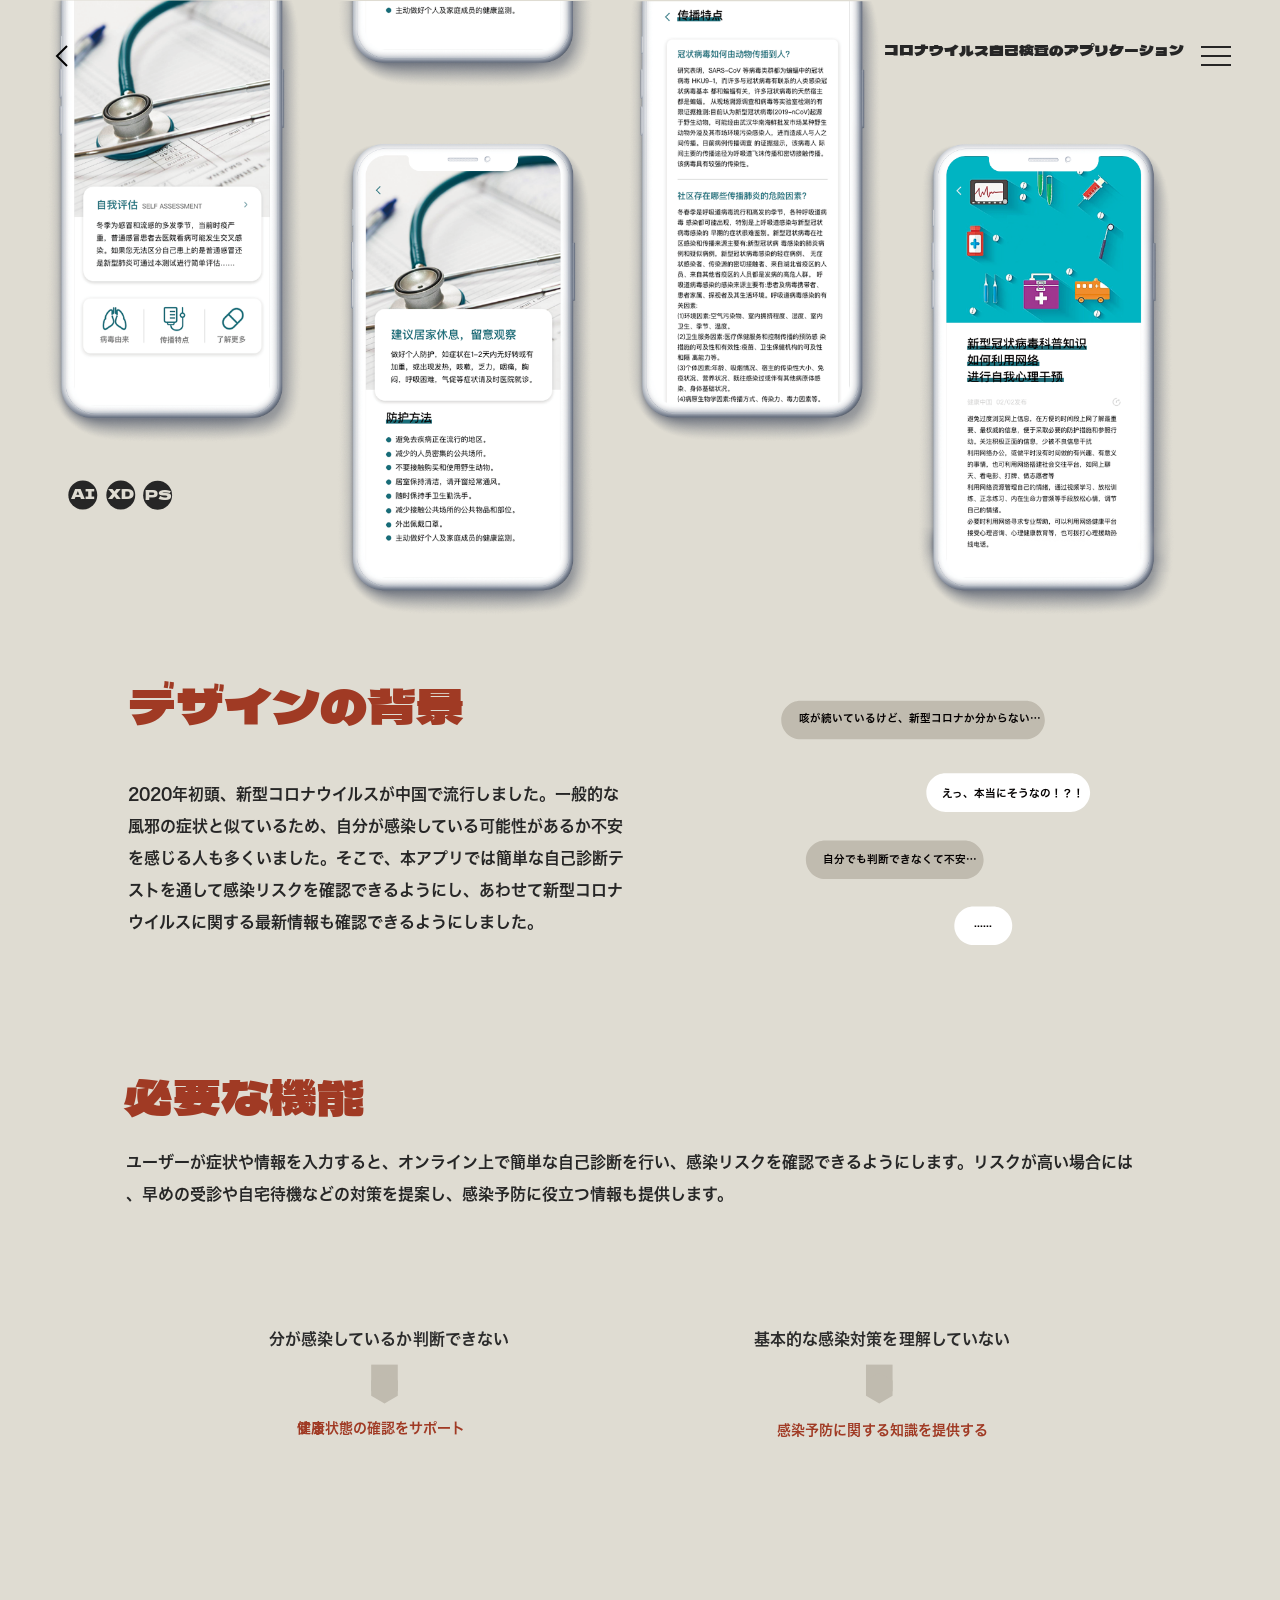
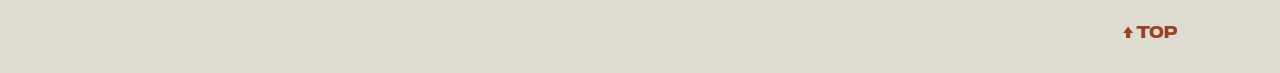
==== commit 9a723a91: "Correct title and header text in coronavirus.htmlFix 自分検査 to 自己検査 on coronavirus page Updated title " ====
--- a/coronavirus.html
+++ b/coronavirus.html
@@ -1,4 +1,4 @@
-<!doctype html><html lang="ja"><head><meta charset="UTF-8"><meta name="viewport" content="width=device-width,initial-scale=1"><meta name="theme-color" content="#dfdcd2"><title>コロナウイルス 自分検査のアプリケーション — SUNYIMIN</title><link rel="stylesheet" href="styles.css"><script src="script.js" defer></script></head><body class="corona-page"><h1 class="corona-page-label">コロナウイルス自分検査のアプリケーション</h1><a class="fan-back" href="contents.html" aria-label="目次に戻る"><svg viewBox="0 0 30 30" width="30" height="30" fill="none" aria-hidden="true"><path d="M18 5 8 15l10 10" stroke="currentColor" stroke-width="2" stroke-linecap="butt" stroke-linejoin="miter"/></svg></a>
+<!doctype html><html lang="ja"><head><meta charset="UTF-8"><meta name="viewport" content="width=device-width,initial-scale=1"><meta name="theme-color" content="#dfdcd2"><title>コロナウイルス 自己検査のアプリケーション — SUNYIMIN</title><link rel="stylesheet" href="styles.css"><script src="script.js" defer></script></head><body class="corona-page"><h1 class="corona-page-label">コロナウイルス自己検査のアプリケーション</h1><a class="fan-back" href="contents.html" aria-label="目次に戻る"><svg viewBox="0 0 30 30" width="30" height="30" fill="none" aria-hidden="true"><path d="M18 5 8 15l10 10" stroke="currentColor" stroke-width="2" stroke-linecap="butt" stroke-linejoin="miter"/></svg></a>
 <button class="menu-toggle" type="button" aria-label="メニュー" aria-expanded="false" aria-controls="site-menu"><span></span><span></span><span></span></button>
 <div class="menu-backdrop" hidden></div>
 <div id="site-menu" class="site-menu" role="dialog" aria-modal="true" aria-labelledby="menu-title" hidden>
@@ -225,4 +225,4 @@
 			<rect x="-779.22" y="208.74" class="st34" width="666.47" height="34.14" />
 			<text transform="matrix(1 0 0 1 -779.2228 217.9772)"><tspan x="0" y="0" class="st3" style="font-family:Hiragino6,sans-serif; font-size:10.5007px;">ユーザーが症状や情報を入力すると、オンライン上で簡単な自己診断を行い、感染リスクを確認できるようにします。リスクが高い場合には</tspan><tspan x="0" y="21" class="st3" style="font-family:Hiragino6,sans-serif; font-size:10.5007px;">、早めの受診や自宅待機などの対策を提案し、感染予防に役立つ情報も提供します。</tspan></text>
 		</g>
-		</svg></section></main><footer class="fanevent-footer"><a href="#top">↑ TOP</a></footer></body></html>+		</svg></section></main><footer class="fanevent-footer"><a href="#top">↑ TOP</a></footer></body></html>
